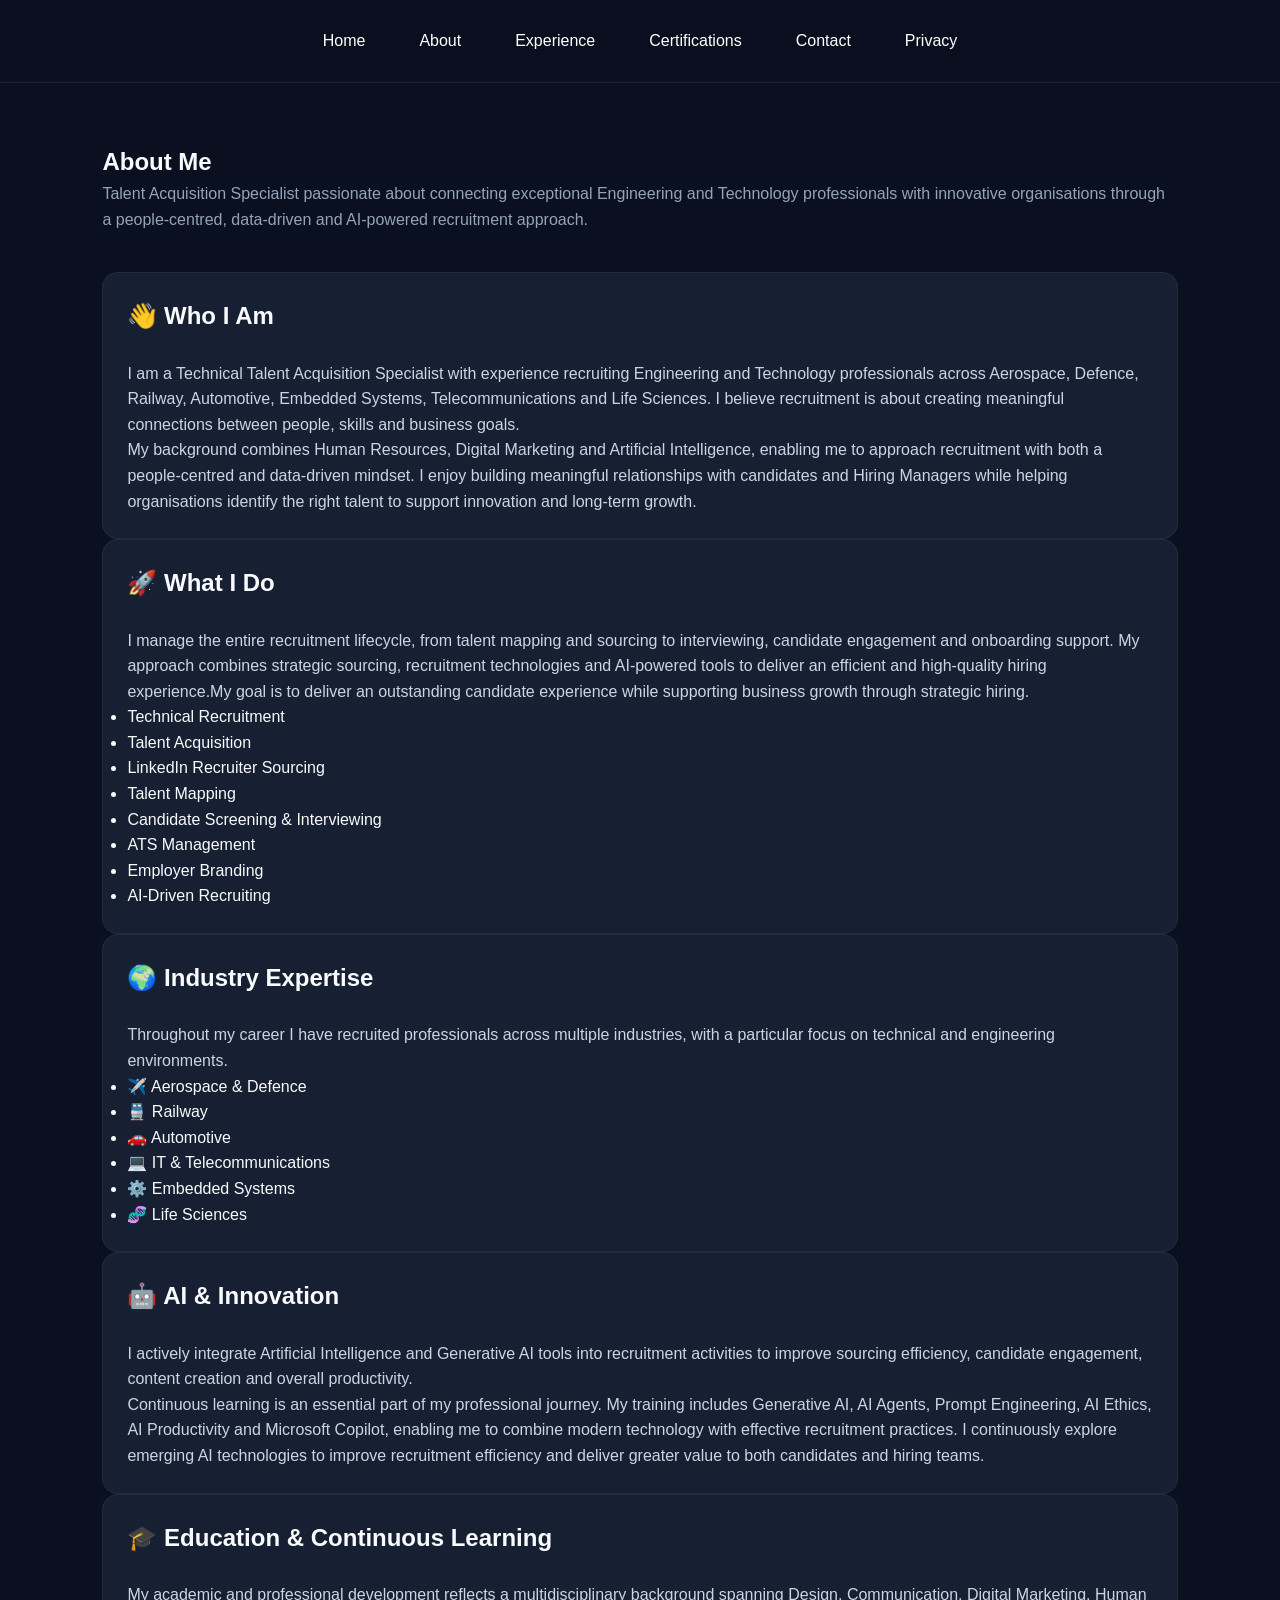
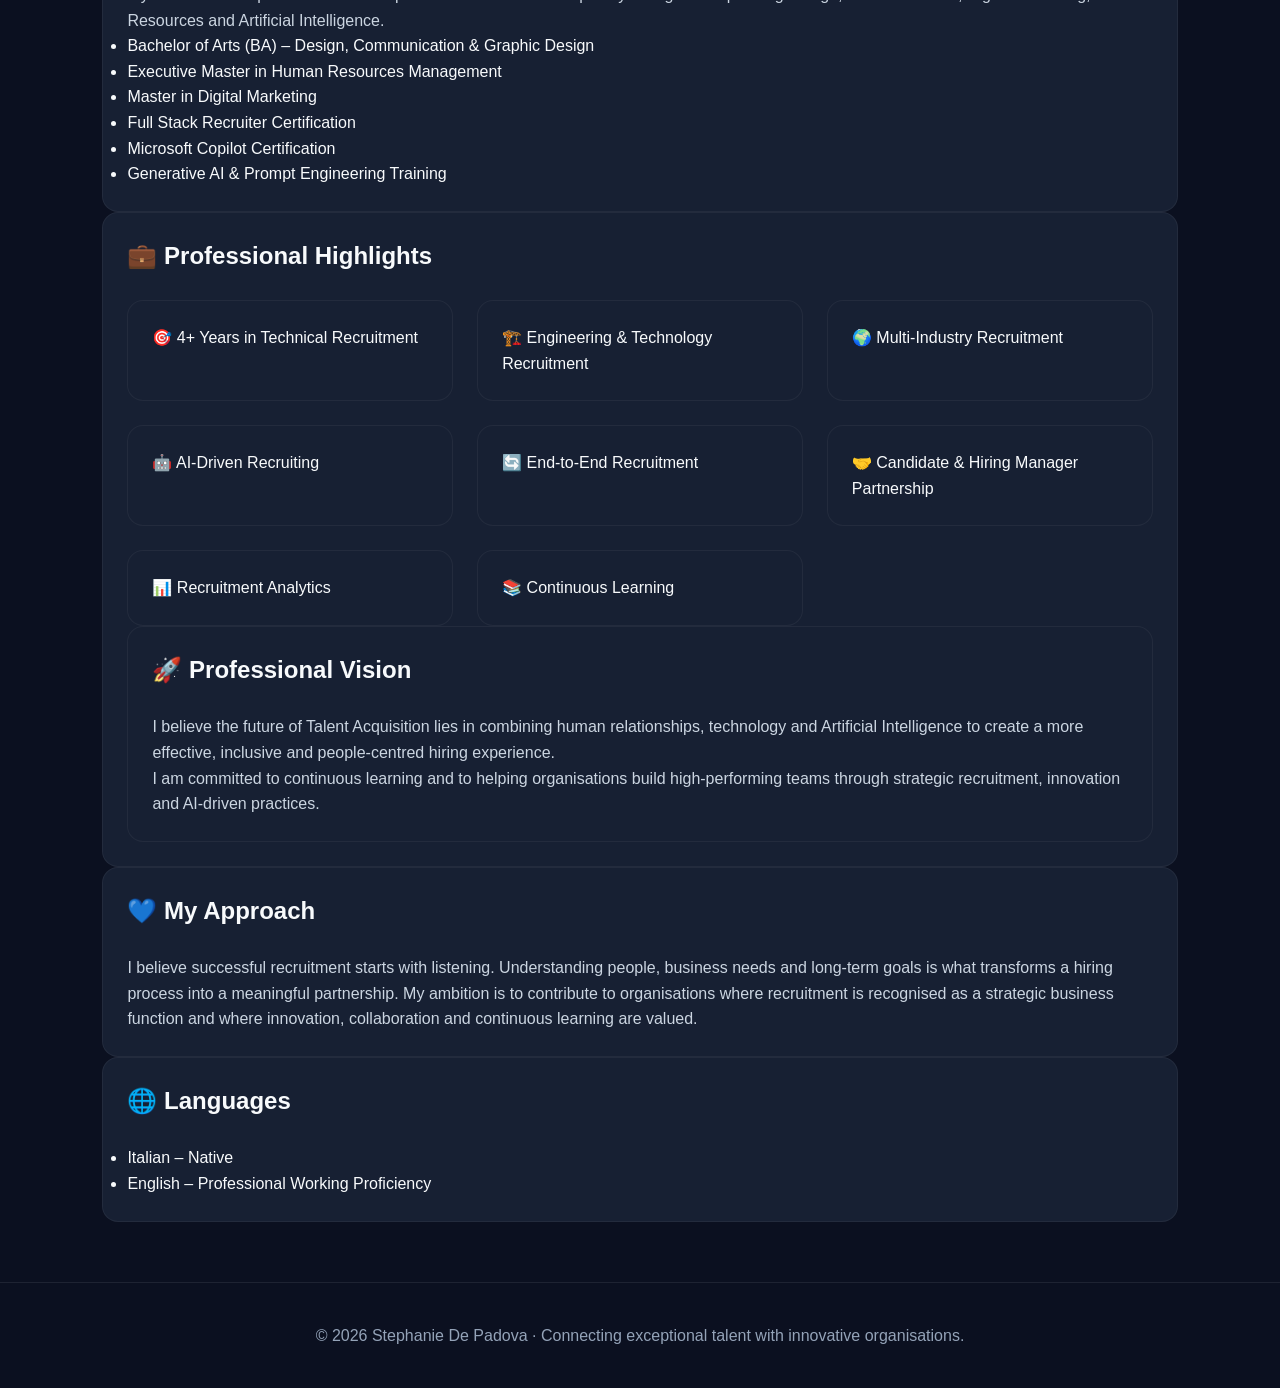
==== about.html @ 3e58ef43 "Update about.html" ====
<!DOCTYPE html>
<html lang="en">

<head>
    <meta charset="UTF-8">
    <meta name="viewport" content="width=device-width, initial-scale=1.0">

 <title>About | Stephanie De Padova | Talent Acquisition Specialist</title>

    <meta name="description"
        content="Technical Talent Acquisition Specialist specialised in Engineering, Aerospace, Defence, Railway, Automotive, IT, Embedded Systems and AI-Driven Recruitment.">

    <meta name="author"
        content="Stephanie De Padova">

    <meta property="og:locale"
        content="en_GB">

    <meta name="robots"
        content="index, follow">

    <link rel="canonical"
        href="https://stephaniedepadova-dev.github.io/about.html">

    <!-- Open Graph -->

    <meta property="og:title"
        content="About | Stephanie De Padova | Talent Acquisition Specialist">

    <meta property="og:description"
        content="Technical Talent Acquisition Specialist specialised in Engineering, Aerospace, Defence, Railway, Automotive, IT, Embedded Systems and AI-Driven Recruitment.">

   <meta property="og:image"
      content="https://stephaniedepadova-dev.github.io/thumbnail.png">

    <meta property="og:url"
        content="https://stephaniedepadova-dev.github.io/about.html">

    <meta property="og:type"
        content="website">

    <meta property="og:site_name"
        content="Stephanie De Padova">

    <!-- Twitter / X -->

    <meta name="twitter:card"
        content="summary_large_image">

    <meta name="twitter:title"
        content="About | Stephanie De Padova | Talent Acquisition Specialist">

    <meta name="twitter:description"
        content="Technical Talent Acquisition Specialist specialised in Engineering, Aerospace, Defence, Railway, Automotive, IT, Embedded Systems and AI-Driven Recruitment.">

    <meta name="twitter:image"
        content="https://stephaniedepadova-dev.github.io/thumbnail.png">

    <link rel="stylesheet" href="style.css">

    <meta name="theme-color"
        content="#0B1020">

    <link rel="icon" href="favicon.ico" sizes="any">
    <link rel="icon" type="image/png" sizes="32x32" href="favicon-32x32.png">
    <link rel="icon" type="image/png" sizes="16x16" href="favicon-16x16.png">
</head>
    
<body>

<nav>
    <div class="menu">
        <a href="index.html">Home</a>
        <a href="about.html">About</a>
        <a href="experience.html">Experience</a>
        <a href="certifications.html">Certifications</a>
        <a href="contact.html">Contact</a>
        <a href="privacy.html">Privacy</a>
    </div>
</nav>
<main>
<section>

    <h1>About Me</h1>

    <p style="color:#94A3B8; margin-bottom:40px;">
       Talent Acquisition Specialist passionate about connecting exceptional Engineering and Technology professionals with innovative 
       organisations through a people-centred, data-driven and AI-powered recruitment approach.
    </p>

    <div class="card">

        <h2>👋 Who I Am</h2>

        <p>
            I am a Technical Talent Acquisition Specialist with experience recruiting Engineering and Technology
            professionals across Aerospace, Defence, Railway, Automotive, Embedded Systems,
            Telecommunications and Life Sciences. I believe recruitment is about creating meaningful connections between people, skills and business goals.
        </p>

        <p>
            My background combines Human Resources, Digital Marketing and Artificial Intelligence,
            enabling me to approach recruitment with both a people-centred and data-driven mindset.
            I enjoy building meaningful relationships with candidates and Hiring Managers while helping
            organisations identify the right talent to support innovation and long-term growth.
        </p>

    </div>

    <div class="card">

        <h2>🚀 What I Do</h2>

        <p>
            I manage the entire recruitment lifecycle, from talent mapping and sourcing to interviewing,
            candidate engagement and onboarding support. My approach combines strategic sourcing,
            recruitment technologies and AI-powered tools to deliver an efficient and high-quality hiring experience.My goal is to deliver an outstanding candidate experience while supporting business growth through strategic hiring.
        </p>

        <ul>
            <li>Technical Recruitment</li>
            <li>Talent Acquisition</li>
            <li>LinkedIn Recruiter Sourcing</li>
            <li>Talent Mapping</li>
            <li>Candidate Screening & Interviewing</li>
            <li>ATS Management</li>
            <li>Employer Branding</li>
            <li>AI-Driven Recruiting</li>
        </ul>

    </div>

    <div class="card">

        <h2>🌍 Industry Expertise</h2>

        <p>
            Throughout my career I have recruited professionals across multiple industries,
            with a particular focus on technical and engineering environments.
        </p>

        <ul>
            <li>✈️ Aerospace & Defence</li>
            <li>🚆 Railway</li>
            <li>🚗 Automotive</li>
            <li>💻 IT & Telecommunications</li>
            <li>⚙️ Embedded Systems</li>
            <li>🧬 Life Sciences</li>
        </ul>

    </div>

    <div class="card">

        <h2>🤖 AI & Innovation</h2>

        <p>
            I actively integrate Artificial Intelligence and Generative AI tools into recruitment activities
            to improve sourcing efficiency, candidate engagement, content creation and overall productivity.
        </p>

        <p>
            Continuous learning is an essential part of my professional journey. My training includes Generative AI,
            AI Agents, Prompt Engineering, AI Ethics, AI Productivity and Microsoft Copilot, enabling me to
            combine modern technology with effective recruitment practices. I continuously explore emerging AI technologies to improve recruitment efficiency and deliver greater value to both candidates and hiring teams.
        </p>

    </div>

    <div class="card">

        <h2>🎓 Education & Continuous Learning</h2>

        <p>
            My academic and professional development reflects a multidisciplinary background spanning
            Design, Communication, Digital Marketing, Human Resources and Artificial Intelligence.
        </p>

        <ul>
            <li>Bachelor of Arts (BA) – Design, Communication & Graphic Design</li>
            <li>Executive Master in Human Resources Management</li>
            <li>Master in Digital Marketing</li>
            <li>Full Stack Recruiter Certification</li>
            <li>Microsoft Copilot Certification</li>
            <li>Generative AI & Prompt Engineering Training</li>
        </ul>

    </div>

    <div class="card">

        <h2>💼 Professional Highlights</h2>

        <div class="grid">

            <div class="card">🎯 4+ Years in Technical Recruitment</div>
            <div class="card">🏗️ Engineering & Technology Recruitment</div>
            <div class="card">🌍 Multi-Industry Recruitment</div>
            <div class="card">🤖 AI-Driven Recruiting</div>
            
            <div class="card">🔄 End-to-End Recruitment</div>
            <div class="card">🤝 Candidate & Hiring Manager Partnership</div>
            <div class="card">📊 Recruitment Analytics</div>
            <div class="card">📚 Continuous Learning</div>

        </div>
<div class="card">

    <h2>🚀 Professional Vision</h2>

    <p>
        I believe the future of Talent Acquisition lies in combining human relationships, technology and Artificial Intelligence to create a more effective, inclusive and people-centred hiring experience.
    </p>

    <p>
        I am committed to continuous learning and to helping organisations build high-performing teams through strategic recruitment, innovation and AI-driven practices.
    </p>

</div>
    </div>

    <div class="card">

        <h2>💙 My Approach</h2>

        <p>
            I believe successful recruitment starts with listening. Understanding people, business needs
            and long-term goals is what transforms a hiring process into a meaningful partnership. My ambition is to contribute to organisations where recruitment is recognised as a strategic business function and where innovation, collaboration and continuous learning are valued.
        </p>

    </div>

    <div class="card">

        <h2>🌐 Languages</h2>

        <ul>
            <li>Italian – Native</li>
            <li>English – Professional Working Proficiency</li>
        </ul>

    </div>

</section>
</main>
<footer>
   © 2026 Stephanie De Padova · Connecting exceptional talent with innovative organisations.
</footer>

<script src="main.js"></script>

</body>
</html>
---- style.css ----
:root{
--bg:#0B1020;
--card:#172033;
--primary:#3B82F6;
--primary-hover:#60A5FA;
--text:#F8FAFC;
--muted:#94A3B8;
}

*{margin:0;padding:0;box-sizing:border-box;}
html{scroll-behavior:smooth;overflow-x:hidden;}
body{
font-family:Inter,Arial,sans-serif;
background:var(--bg);
color:var(--text);
line-height:1.6;
-webkit-font-smoothing:antialiased;
-moz-osx-font-smoothing:grayscale;
text-rendering:optimizeLegibility;
overflow-x:hidden;
}

nav{
display:flex;
justify-content:center;
align-items:center;
padding:20px 8%;
background:rgba(11,16,32,.9);
border-bottom:1px solid rgba(255,255,255,.08);
position:sticky;
top:0;
z-index:1000;
backdrop-filter:blur(10px);
}

.menu{display:flex;gap:30px;flex-wrap:wrap;justify-content:center;}
nav a{
color:#fff;
text-decoration:none;
font-weight:500;
padding:8px 12px;
transition:.3s;
}
nav a:hover{color:#60A5FA;}

.hero{
max-width:1280px;
margin:auto;
padding:70px 8%;
display:grid;
grid-template-columns:1.6fr 300px;
gap:50px;
align-items:center;
}

.hero-content h1{
font-size:3.5rem;
margin-bottom:10px;
white-space:normal;
}

.hero-content h2{
font-size:1.5rem;
color:#60A5FA;
margin-bottom:20px;
font-weight:600;
white-space:normal;
}

.hero-content p{
color:var(--muted);
font-size:1.05rem;
max-width:700px;
margin-bottom:30px;
}

.buttons{
    display:flex;
    flex-wrap:wrap;
    gap:12px;
    align-items:center;   /* facoltativo ma va bene */
}

.btn{
background:#2563EB;
color:#fff;
text-decoration:none;
padding:12px 18px;
border-radius:12px;
font-weight:600;
transition:.3s;
box-shadow:0 8px 20px rgba(37,99,235,.2);
}
.btn:hover{background:#1D4ED8;transform:translateY(-2px);}

.hero-photo{display:flex;justify-content:center;}
.hero-photo img{
width:280px;
height:280px;
object-fit:cover;
border-radius:50%;
border:4px solid #3B82F6;
box-shadow:0 0 25px rgba(59,130,246,.25);
}

section{max-width:1280px;margin:auto;padding:60px 8%;}
section h2{margin-bottom:25px;}

.grid{
display:grid;
grid-template-columns:repeat(auto-fit,minmax(280px,1fr));
gap:24px;
}

.card{
background:var(--card);
padding:24px;
border-radius:16px;
border:1px solid rgba(255,255,255,.05);
transition:.3s;
height:100%;
color:inherit;
text-decoration:none;
display:block;
}
.card:hover{
transform:translateY(-5px);
box-shadow:0 15px 35px rgba(0,0,0,.25);
text-decoration:none;
}
.card:link,
.card:visited{
color:inherit;
text-decoration:none;
}

.card:hover h3{
color:#8BB9FF;
}
.card h3{color:#60A5FA;margin-bottom:10px;}
.card p{color:#CBD5E1;}

footer{
text-align:center;
padding:40px 20px;
color:var(--muted);
border-top:1px solid rgba(255,255,255,.08);
}

@media (max-width:992px){
.hero{
grid-template-columns:1fr;
text-align:center;
padding:50px 24px;
gap:30px;
}
.hero-content{text-align:center;}
.hero-content h1{
font-size:2.4rem;
white-space:normal;
overflow-wrap:anywhere;
}
.hero-content h2{
font-size:1.3rem;
white-space:normal;
line-height:1.4;
}
.hero-content p{
margin:0 auto 30px;
max-width:700px;
}
.buttons{justify-content:center;}
.hero-photo{
order:-1;
margin:0;
}
.hero-photo img{
width:220px;
height:220px;
}
}

@media (max-width:768px){
nav{padding:15px;}
.menu{gap:10px;}

.hero{
display:flex;
flex-direction:column;
padding:40px 20px;
gap:24px;
text-align:center;
}

.hero-photo{order:-1;}
.hero-photo img{
width:180px;
height:180px;
}

.hero-content h1{
font-size:2rem;
white-space:normal;
overflow-wrap:anywhere;
line-height:1.2;
}

.hero-content h2{
font-size:1.15rem;
line-height:1.4;
white-space:normal;
}

.hero-content p{
font-size:1rem;
margin:0 auto 25px;
}

.buttons{
display:flex;
flex-direction:column;
align-items:center;
width:100%;
}

.btn{
width:100%;
max-width:300px;
text-align:center;
}
}

nav a:focus-visible,
.btn:focus-visible{
outline:2px solid #60A5FA;
outline-offset:4px;
}

::selection{
background:#3B82F6;
color:#fff;
}
.contact-link:focus-visible{
    outline:2px solid #60A5FA;
    outline-offset:4px;
}

/* CONTACT LINKS */

.linkedin-link,
.contact-link{
    color:#60A5FA;
    text-decoration:none;
    font-weight:600;
    transition:.3s ease;
}

.linkedin-link:link,
.linkedin-link:visited,
.contact-link:link,
.contact-link:visited{
    color:#60A5FA;
}

.linkedin-link:hover,
.contact-link:hover{
    color:#FFFFFF;
}

.contact-link:focus-visible{
    outline:2px solid #60A5FA;
    outline-offset:4px;
}
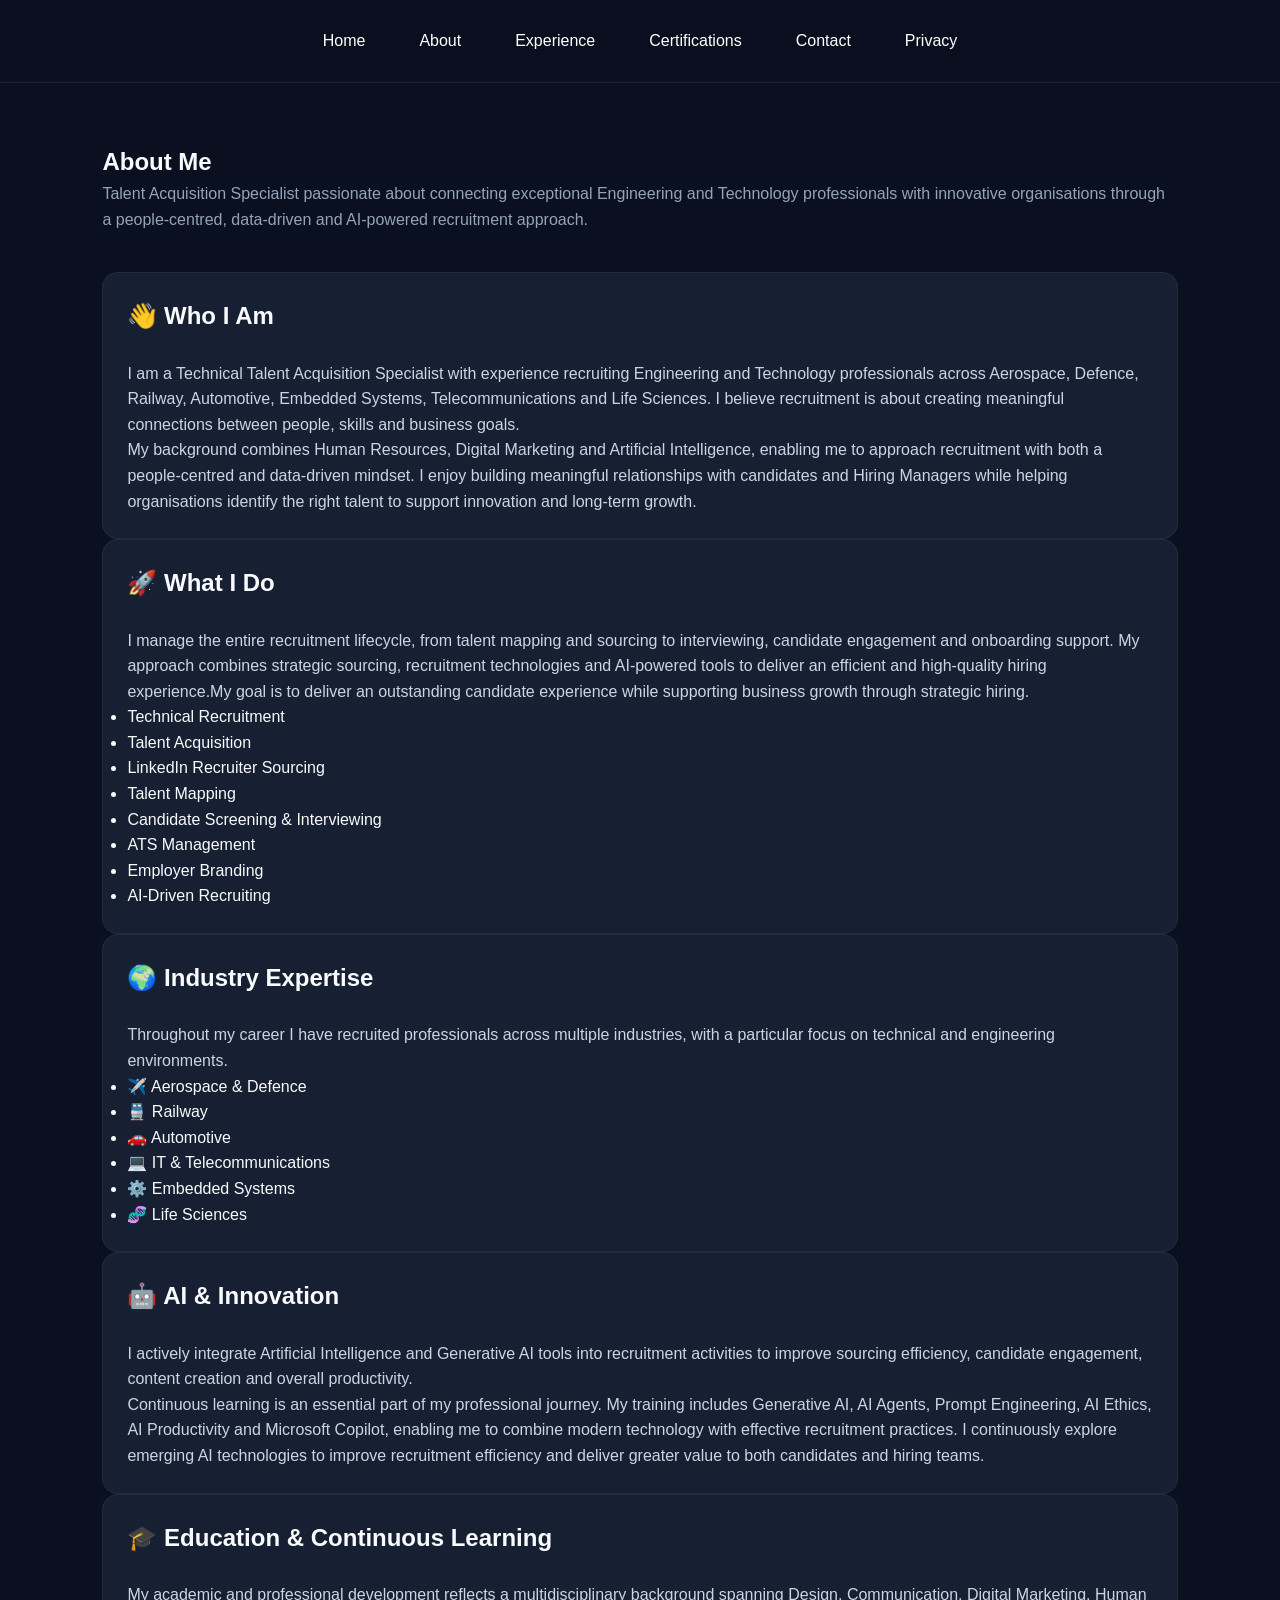
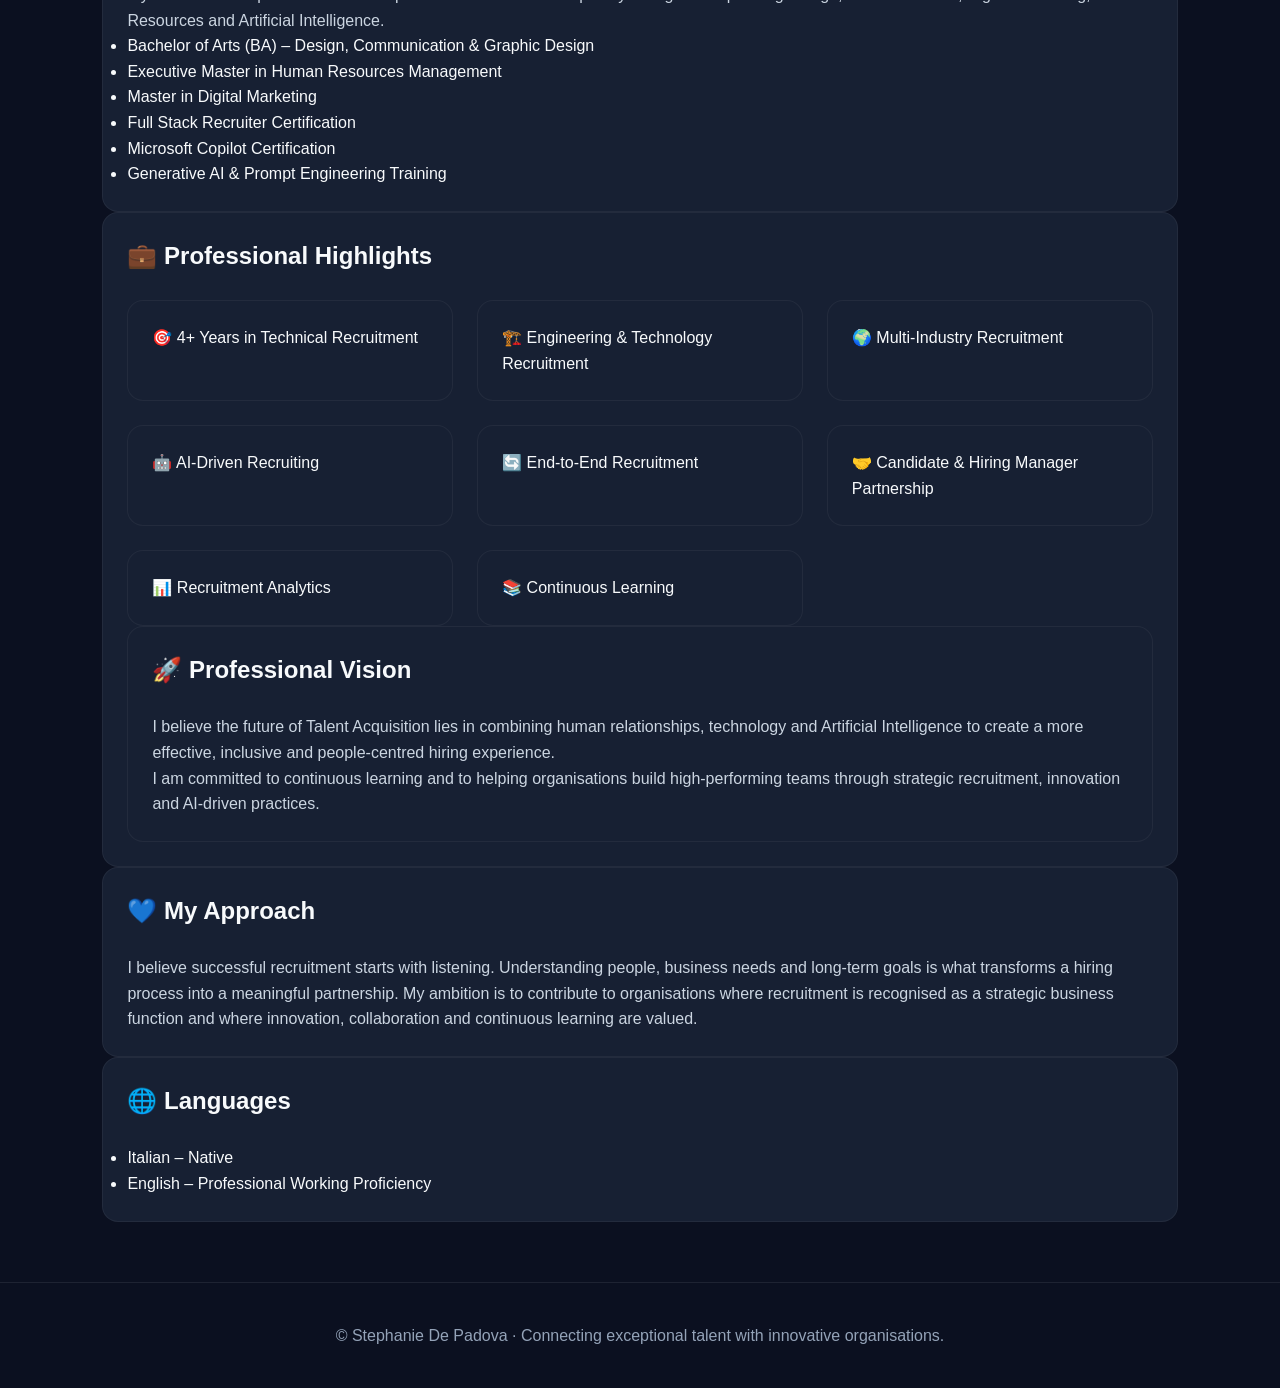
==== commit de64433c: "Update about.html" ====
--- a/about.html
+++ b/about.html
@@ -64,6 +64,8 @@
     <link rel="icon" href="favicon.ico" sizes="any">
     <link rel="icon" type="image/png" sizes="32x32" href="favicon-32x32.png">
     <link rel="icon" type="image/png" sizes="16x16" href="favicon-16x16.png">
+    <link rel="apple-touch-icon" sizes="180x180" href="apple-touch-icon.png">
+    <link rel="manifest" href="site.webmanifest">
 </head>
     
 <body>
@@ -244,7 +246,7 @@
 </section>
 </main>
 <footer>
-   © 2026 Stephanie De Padova · Connecting exceptional talent with innovative organisations.
+   © <span id="current-year"></span> Stephanie De Padova · Connecting exceptional talent with innovative organisations.
 </footer>
 
 <script src="main.js"></script>
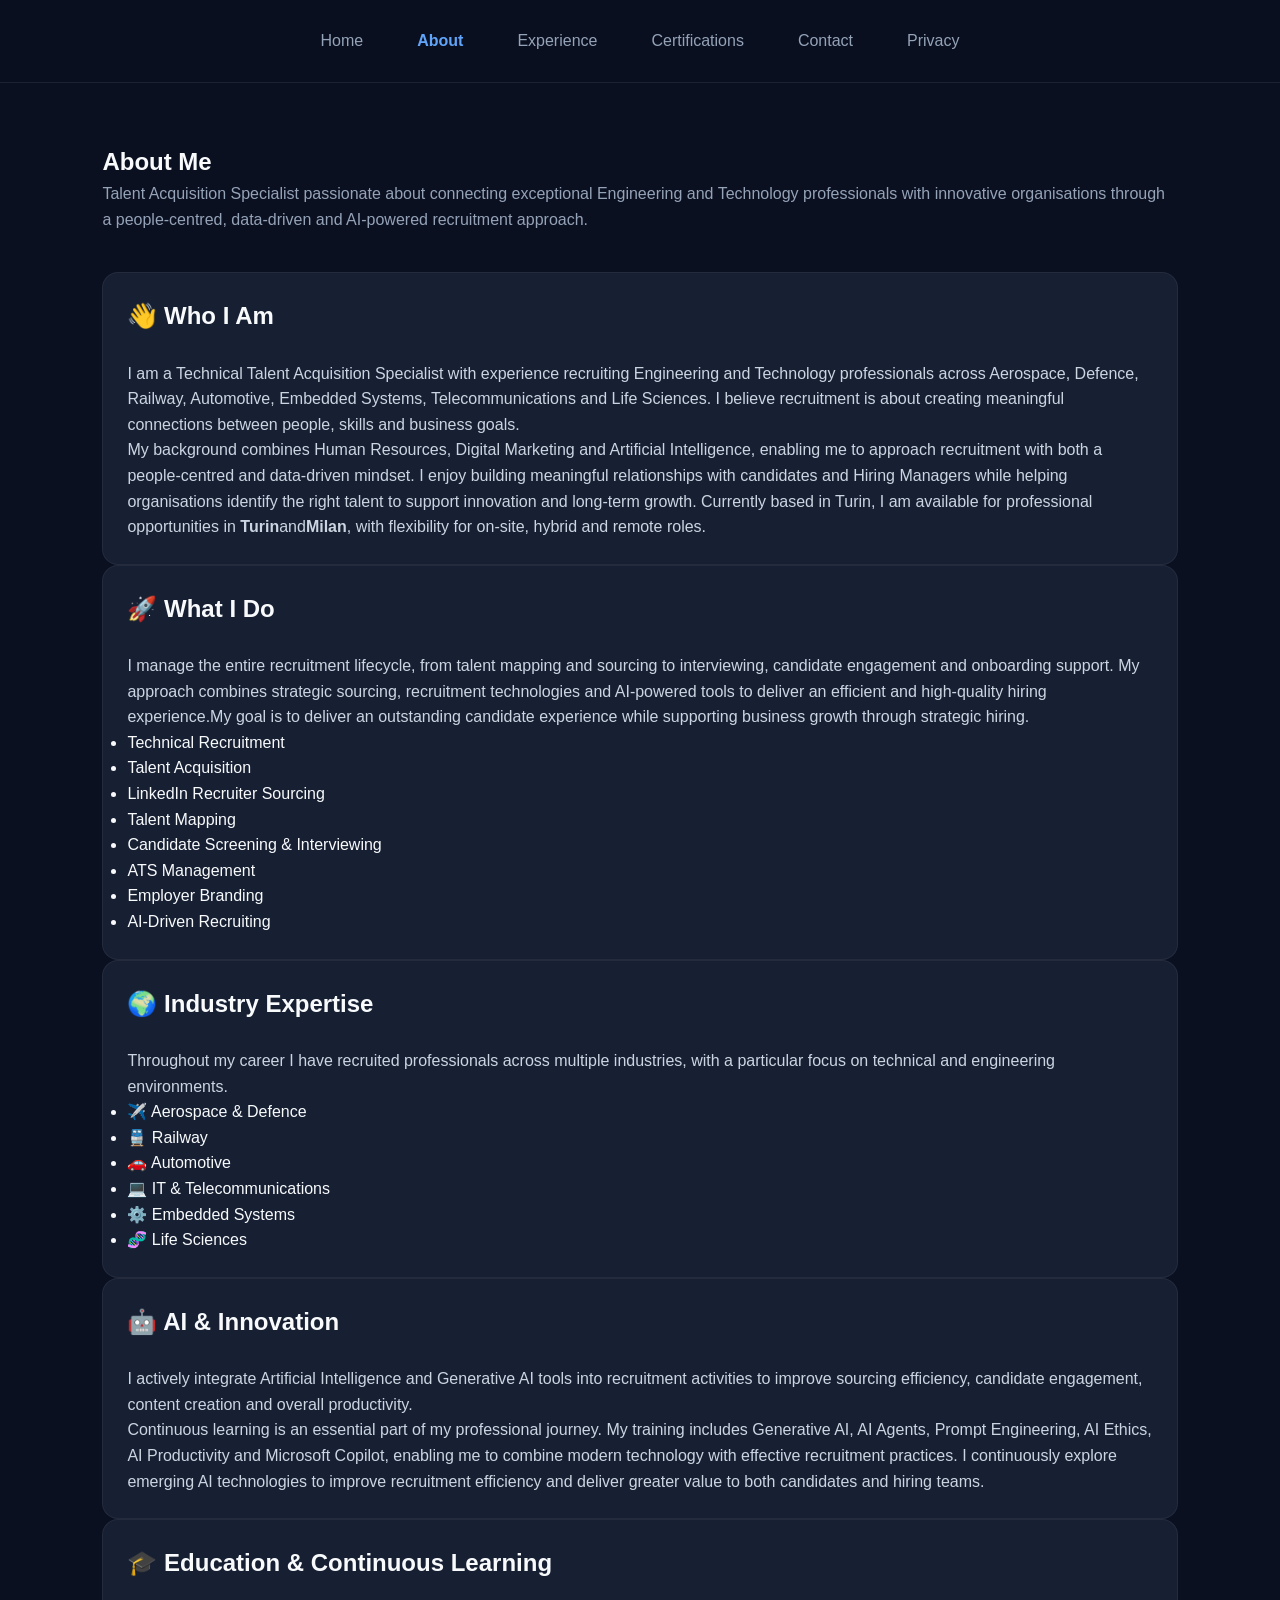
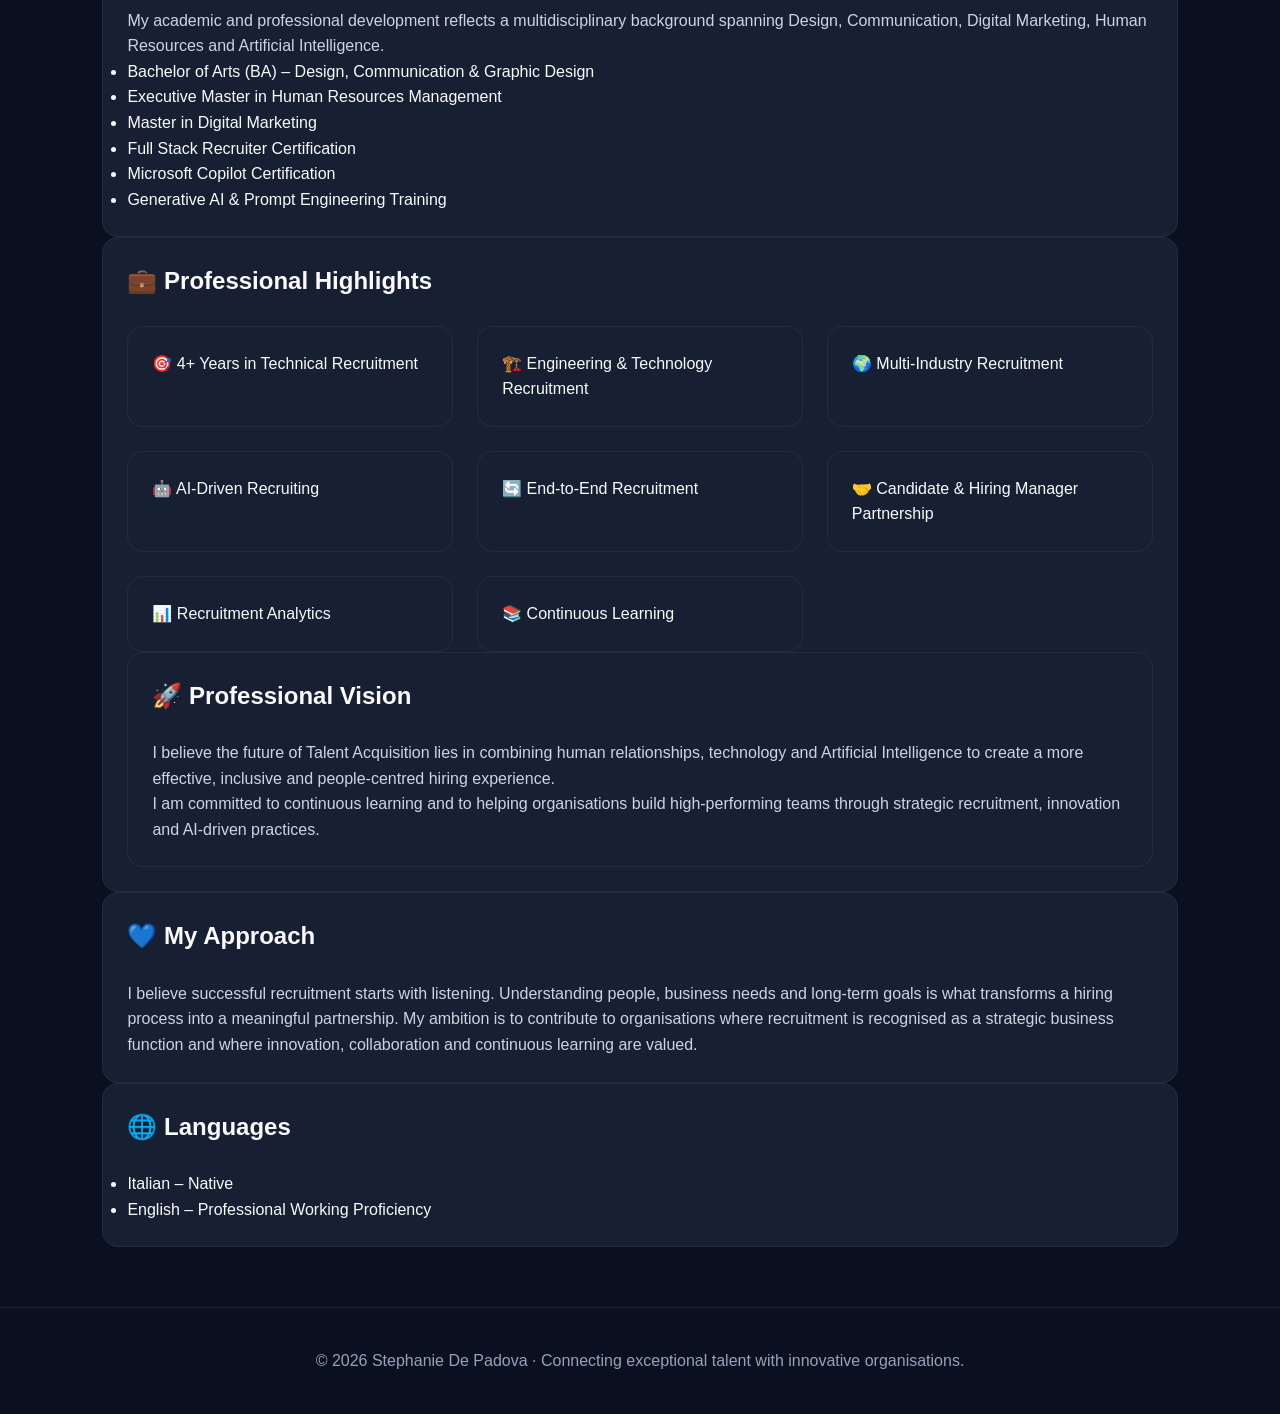
==== commit e6c0f91e: "Update about.html" ====
--- a/about.html
+++ b/about.html
@@ -103,8 +103,7 @@
         <p>
             My background combines Human Resources, Digital Marketing and Artificial Intelligence,
             enabling me to approach recruitment with both a people-centred and data-driven mindset.
-            I enjoy building meaningful relationships with candidates and Hiring Managers while helping
-            organisations identify the right talent to support innovation and long-term growth.
+           I enjoy building meaningful relationships with candidates and Hiring Managers while helping organisations identify the right talent to support innovation and long-term growth. Currently based in Turin, I am available for professional opportunities in <strong>Turin</strong>and<strong>Milan</strong>, with flexibility for on-site, hybrid and remote roles.
         </p>
 
     </div>
--- a/style.css
+++ b/style.css
@@ -33,15 +33,30 @@
 backdrop-filter:blur(10px);
 }
 
-.menu{display:flex;gap:30px;flex-wrap:wrap;justify-content:center;}
+.menu{
+display:flex;
+gap:30px;
+flex-wrap:wrap;
+justify-content:center;
+}
+
 nav a{
-color:#fff;
+color:var(--muted);
 text-decoration:none;
 font-weight:500;
 padding:8px 12px;
-transition:.3s;
-}
-nav a:hover{color:#60A5FA;}
+border-radius:8px;
+transition:color .25s ease;
+}
+
+nav a:hover,
+nav a.active{
+color:var(--primary-hover);
+}
+
+nav a.active{
+font-weight:600;
+}
 
 .hero{
 max-width:1280px;
@@ -117,7 +132,10 @@
 padding:24px;
 border-radius:16px;
 border:1px solid rgba(255,255,255,.05);
-transition:.3s;
+transition:
+    transform .35s ease,
+    box-shadow .35s ease,
+    border-color .35s ease;
 height:100%;
 color:inherit;
 text-decoration:none;
@@ -125,7 +143,8 @@
 }
 .card:hover{
 transform:translateY(-5px);
-box-shadow:0 15px 35px rgba(0,0,0,.25);
+box-shadow:0 18px 40px rgba(0,0,0,.28);
+border-color:rgba(96,165,250,.20);
 text-decoration:none;
 }
 .card:link,
@@ -271,3 +290,20 @@
     outline:2px solid #60A5FA;
     outline-offset:4px;
 }
+
+
+/* Professional card reveal */
+.card{
+opacity:0;
+transform:translateY(18px);
+transition:opacity .55s ease, transform .55s ease, box-shadow .3s ease;
+}
+.card.show{
+opacity:1;
+transform:translateY(0);
+}
+.card:hover{
+transform:translateY(-4px);
+box-shadow:0 18px 40px rgba(0,0,0,.28);
+border-color:rgba(96,165,250,.25);
+}
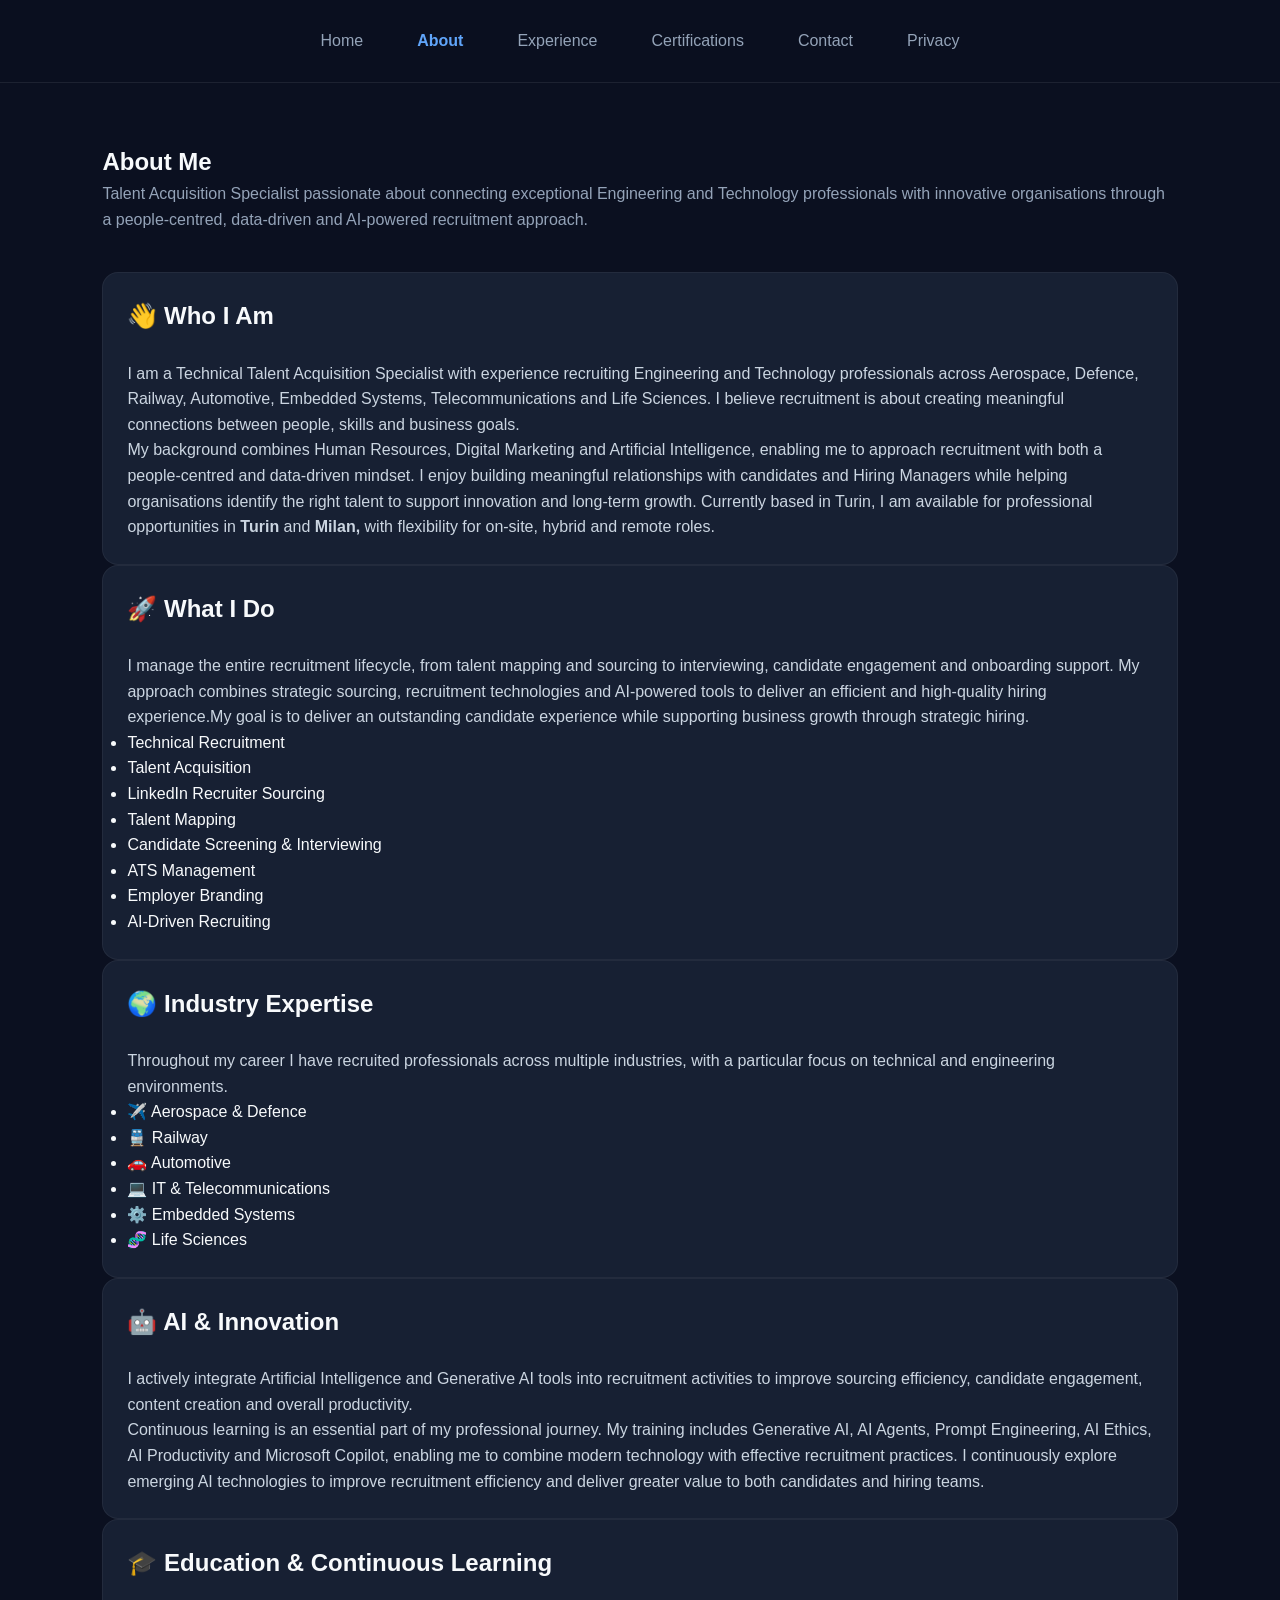
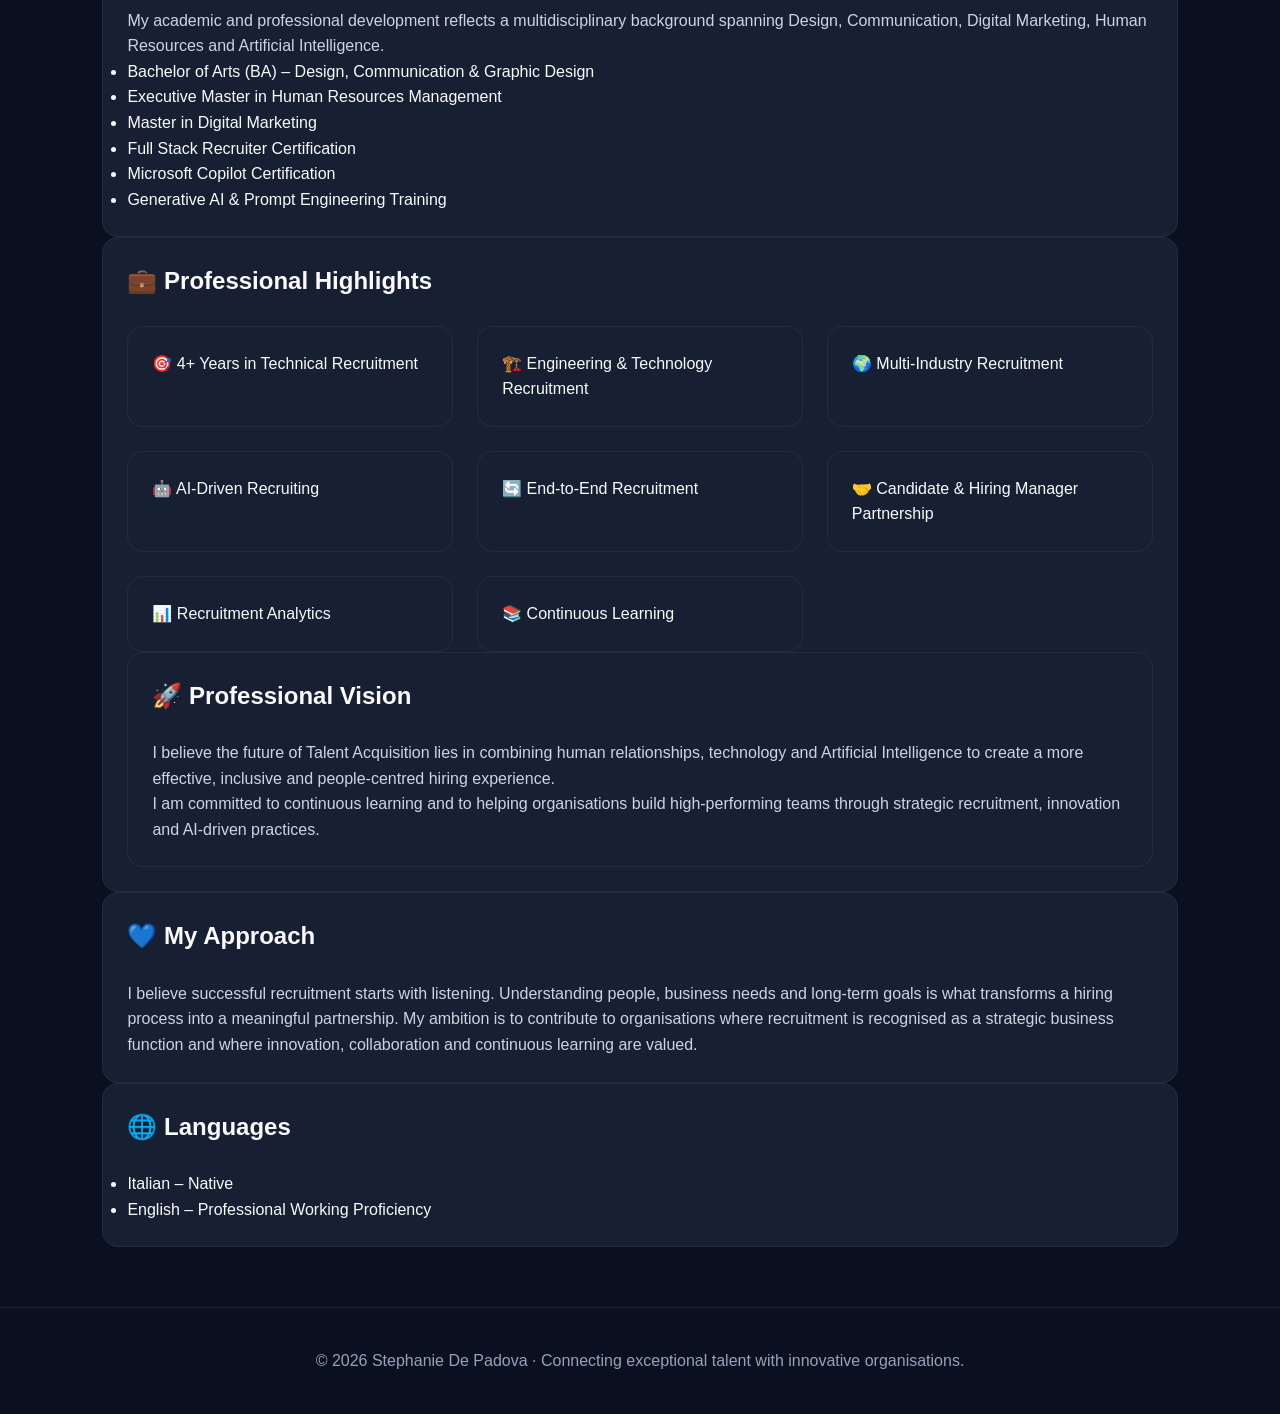
==== commit b7dc17ec: "Update about.html" ====
--- a/about.html
+++ b/about.html
@@ -103,7 +103,7 @@
         <p>
             My background combines Human Resources, Digital Marketing and Artificial Intelligence,
             enabling me to approach recruitment with both a people-centred and data-driven mindset.
-           I enjoy building meaningful relationships with candidates and Hiring Managers while helping organisations identify the right talent to support innovation and long-term growth. Currently based in Turin, I am available for professional opportunities in <strong>Turin</strong>and<strong>Milan</strong>, with flexibility for on-site, hybrid and remote roles.
+           I enjoy building meaningful relationships with candidates and Hiring Managers while helping organisations identify the right talent to support innovation and long-term growth. Currently based in Turin, I am available for professional opportunities in <strong>Turin</strong> and <strong> Milan,</strong> with flexibility for on-site, hybrid and remote roles.
         </p>
 
     </div>
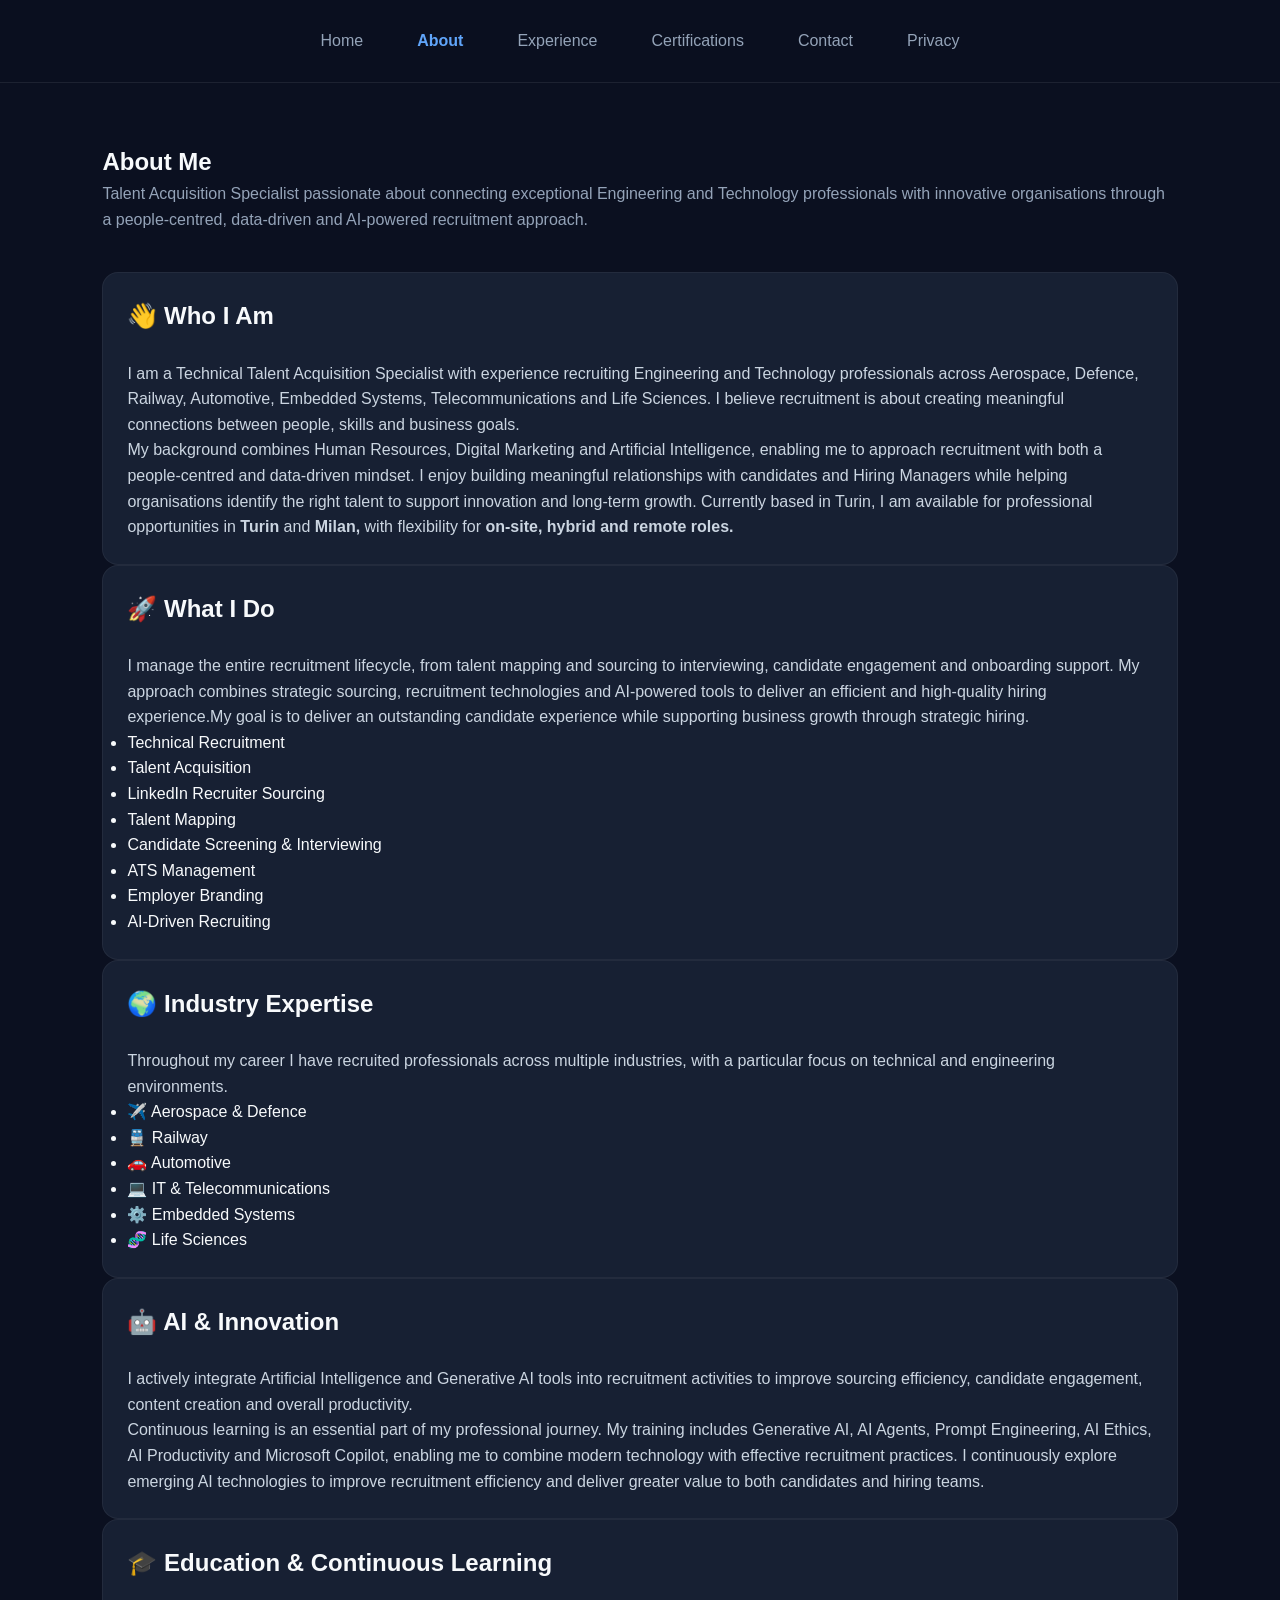
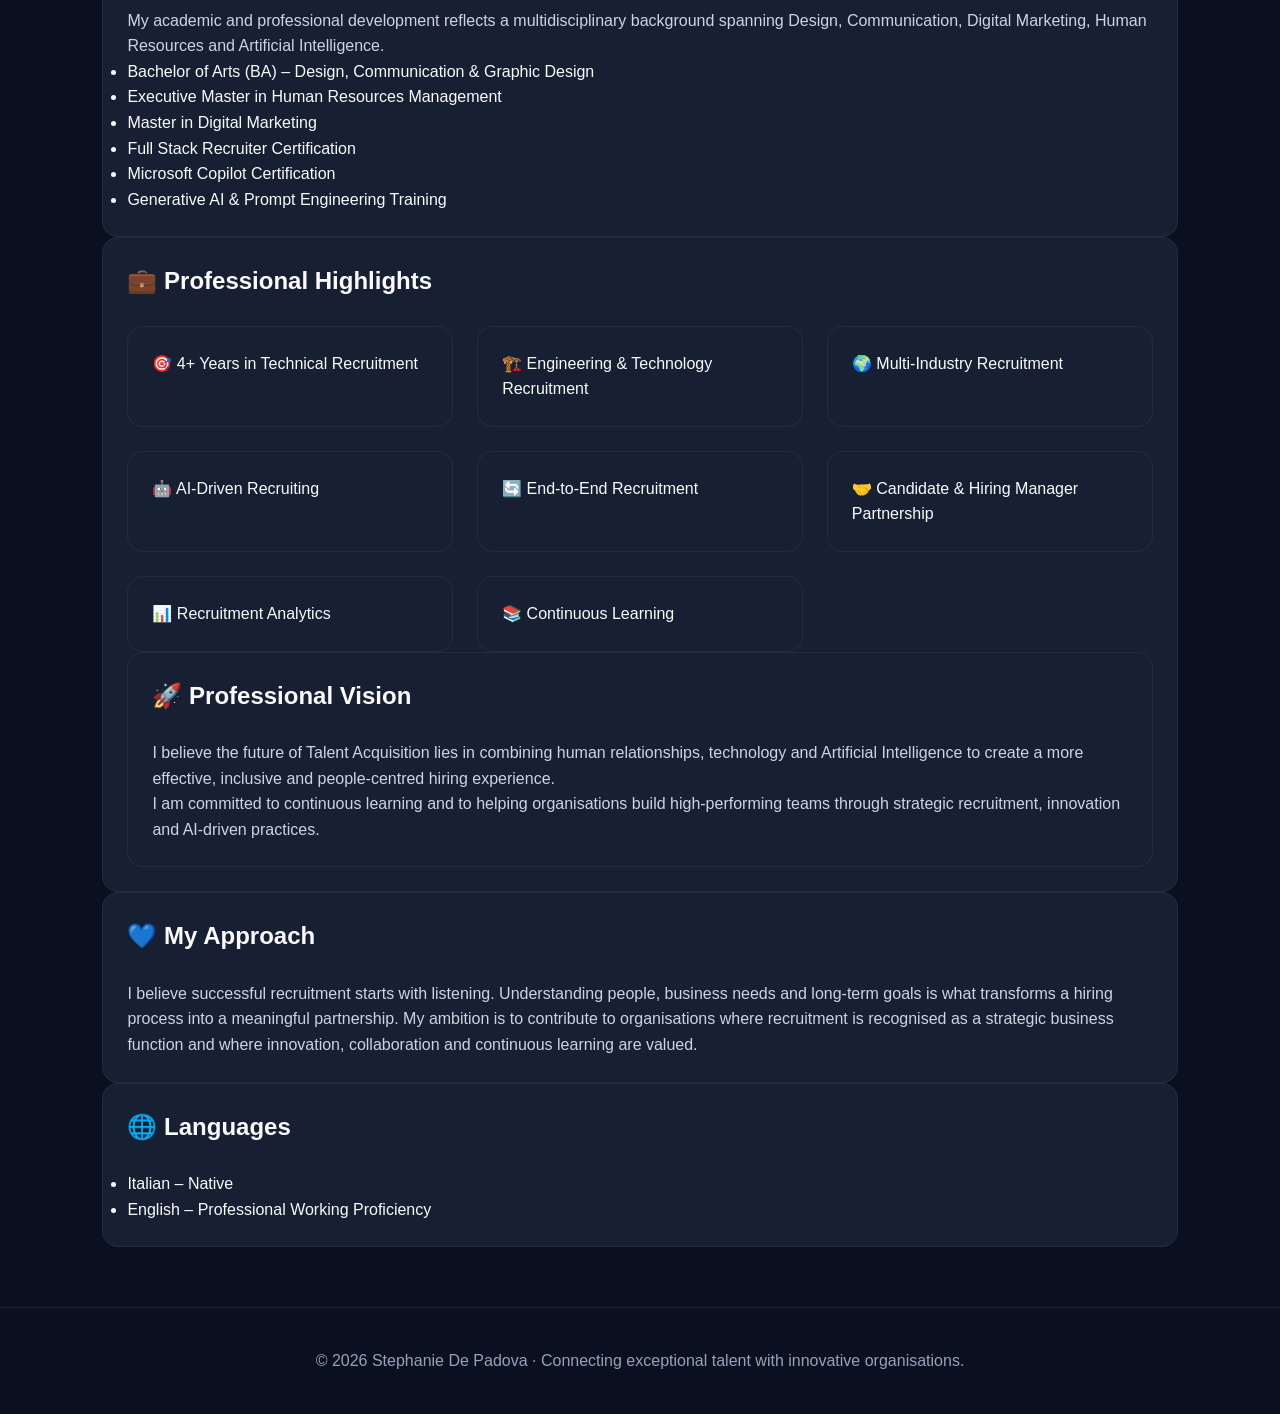
==== commit c20f4d65: "Update about.html" ====
--- a/about.html
+++ b/about.html
@@ -103,7 +103,7 @@
         <p>
             My background combines Human Resources, Digital Marketing and Artificial Intelligence,
             enabling me to approach recruitment with both a people-centred and data-driven mindset.
-           I enjoy building meaningful relationships with candidates and Hiring Managers while helping organisations identify the right talent to support innovation and long-term growth. Currently based in Turin, I am available for professional opportunities in <strong>Turin</strong> and <strong> Milan,</strong> with flexibility for on-site, hybrid and remote roles.
+           I enjoy building meaningful relationships with candidates and Hiring Managers while helping organisations identify the right talent to support innovation and long-term growth. Currently based in Turin, I am available for professional opportunities in <strong>Turin</strong> and <strong> Milan,</strong> with flexibility for <strong>on-site, hybrid and remote roles.</strong>
         </p>
 
     </div>
--- a/style.css
+++ b/style.css
@@ -307,3 +307,9 @@
 box-shadow:0 18px 40px rgba(0,0,0,.28);
 border-color:rgba(96,165,250,.25);
 }
+.location{
+    font-size:1.05rem;
+    font-weight:600;
+    margin:14px 0 18px;
+    color:#b8c4d9;
+}
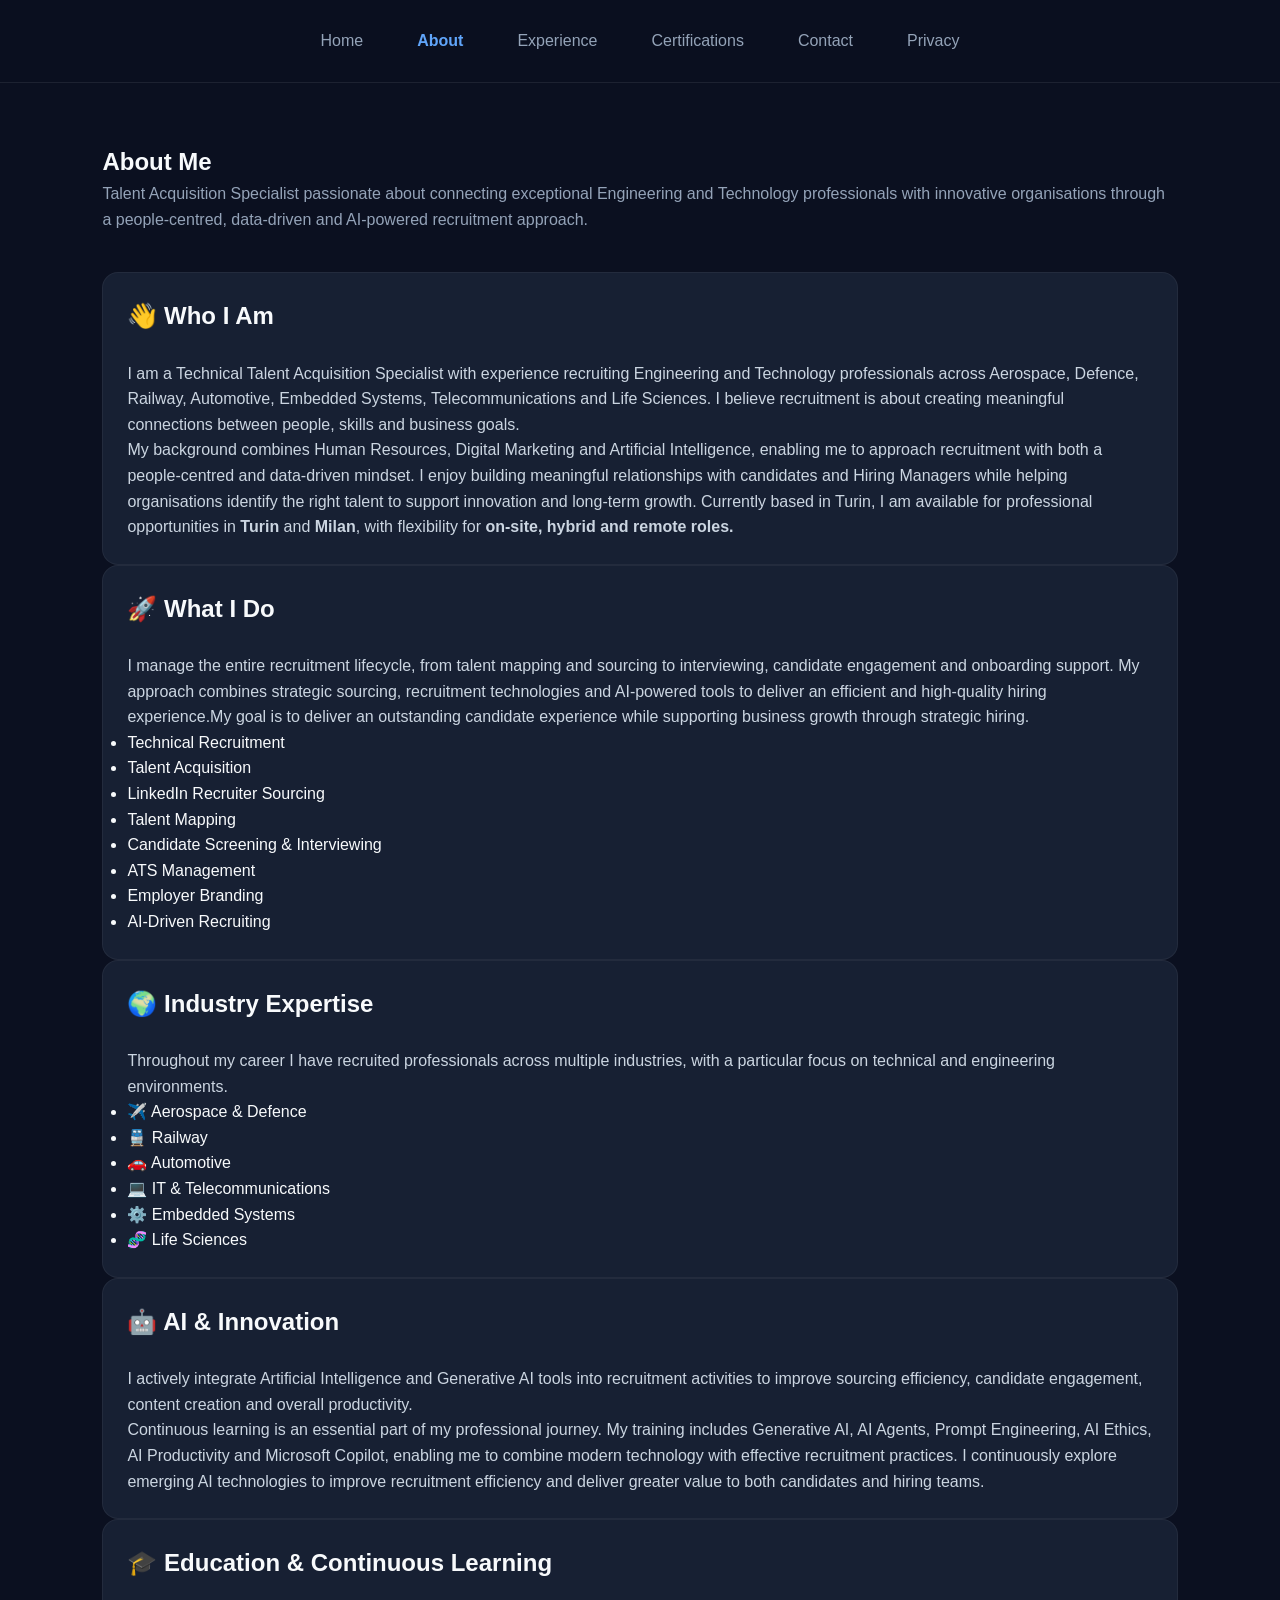
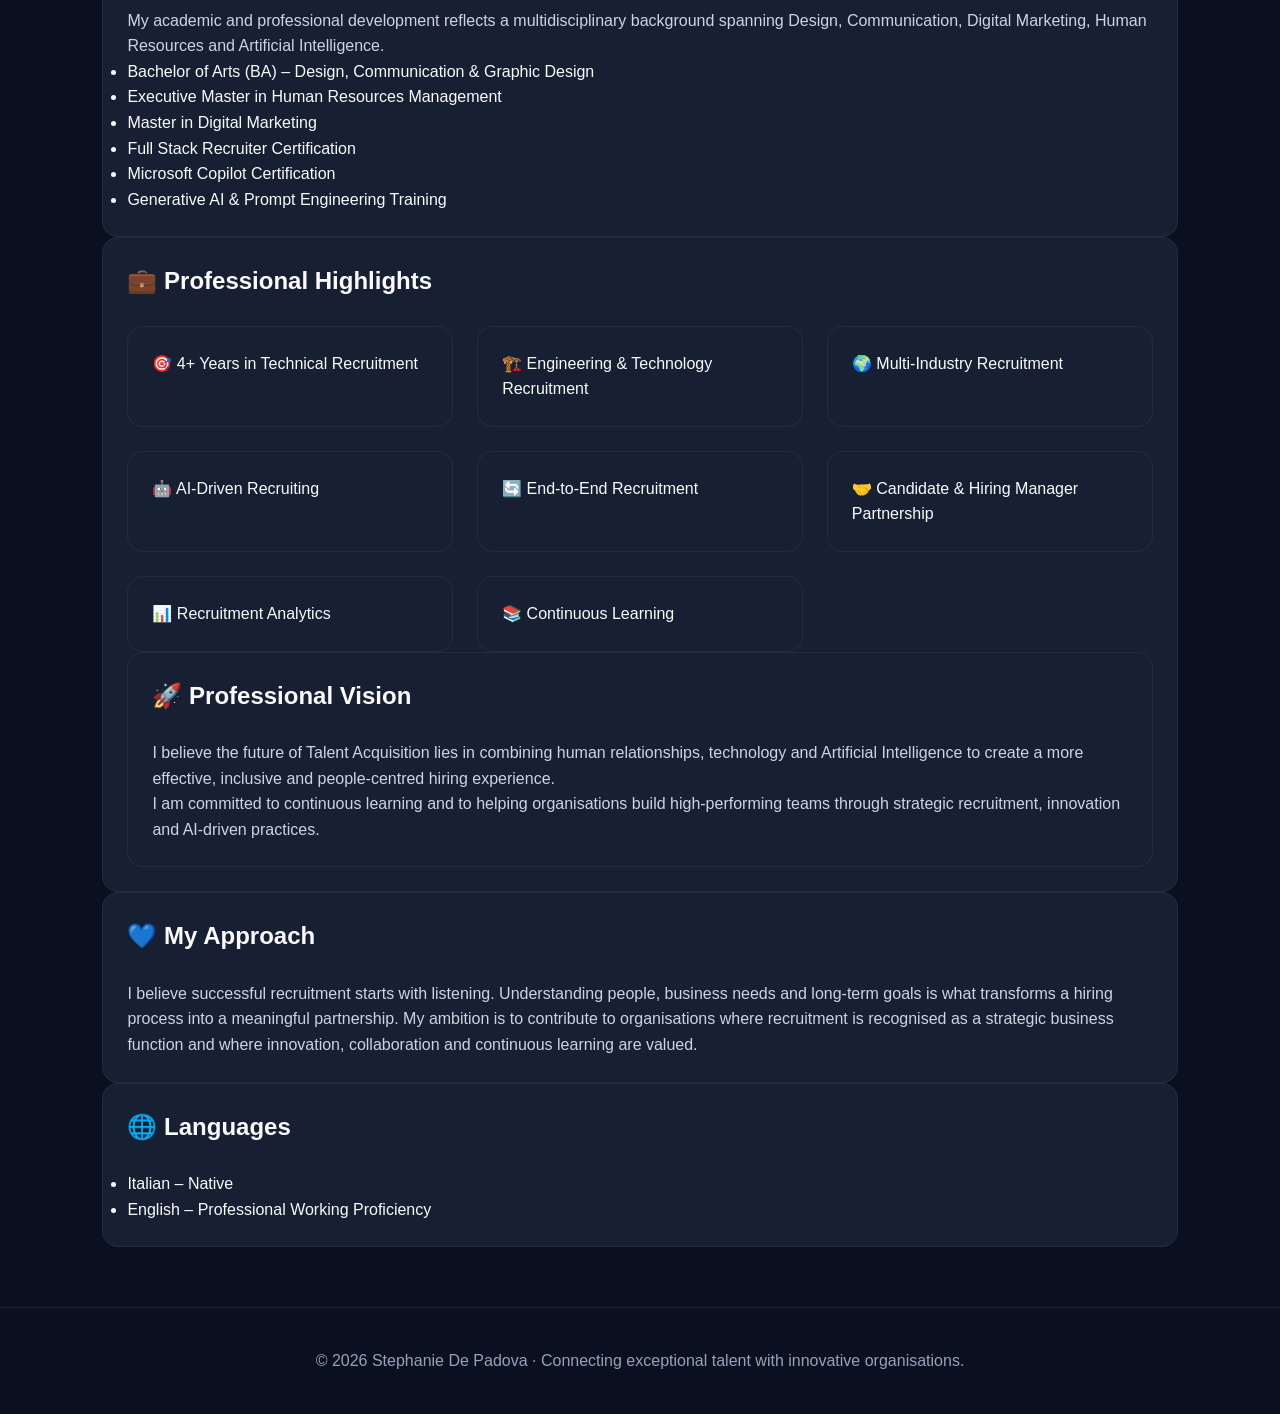
==== commit 7164e43f: "Update about.html" ====
--- a/about.html
+++ b/about.html
@@ -103,9 +103,7 @@
         <p>
             My background combines Human Resources, Digital Marketing and Artificial Intelligence,
             enabling me to approach recruitment with both a people-centred and data-driven mindset.
-           I enjoy building meaningful relationships with candidates and Hiring Managers while helping organisations identify the right talent to support innovation and long-term growth. Currently based in Turin, I am available for professional opportunities in <strong>Turin</strong> and <strong> Milan,</strong> with flexibility for <strong>on-site, hybrid and remote roles.</strong>
-        </p>
-
+           I enjoy building meaningful relationships with candidates and Hiring Managers while helping organisations identify the right talent to support innovation and long-term growth. Currently based in Turin, I am available for professional opportunities in <strong>Turin</strong> and <strong>Milan</strong>, with flexibility for <strong>on-site, hybrid and remote roles.</strong>
     </div>
 
     <div class="card">
